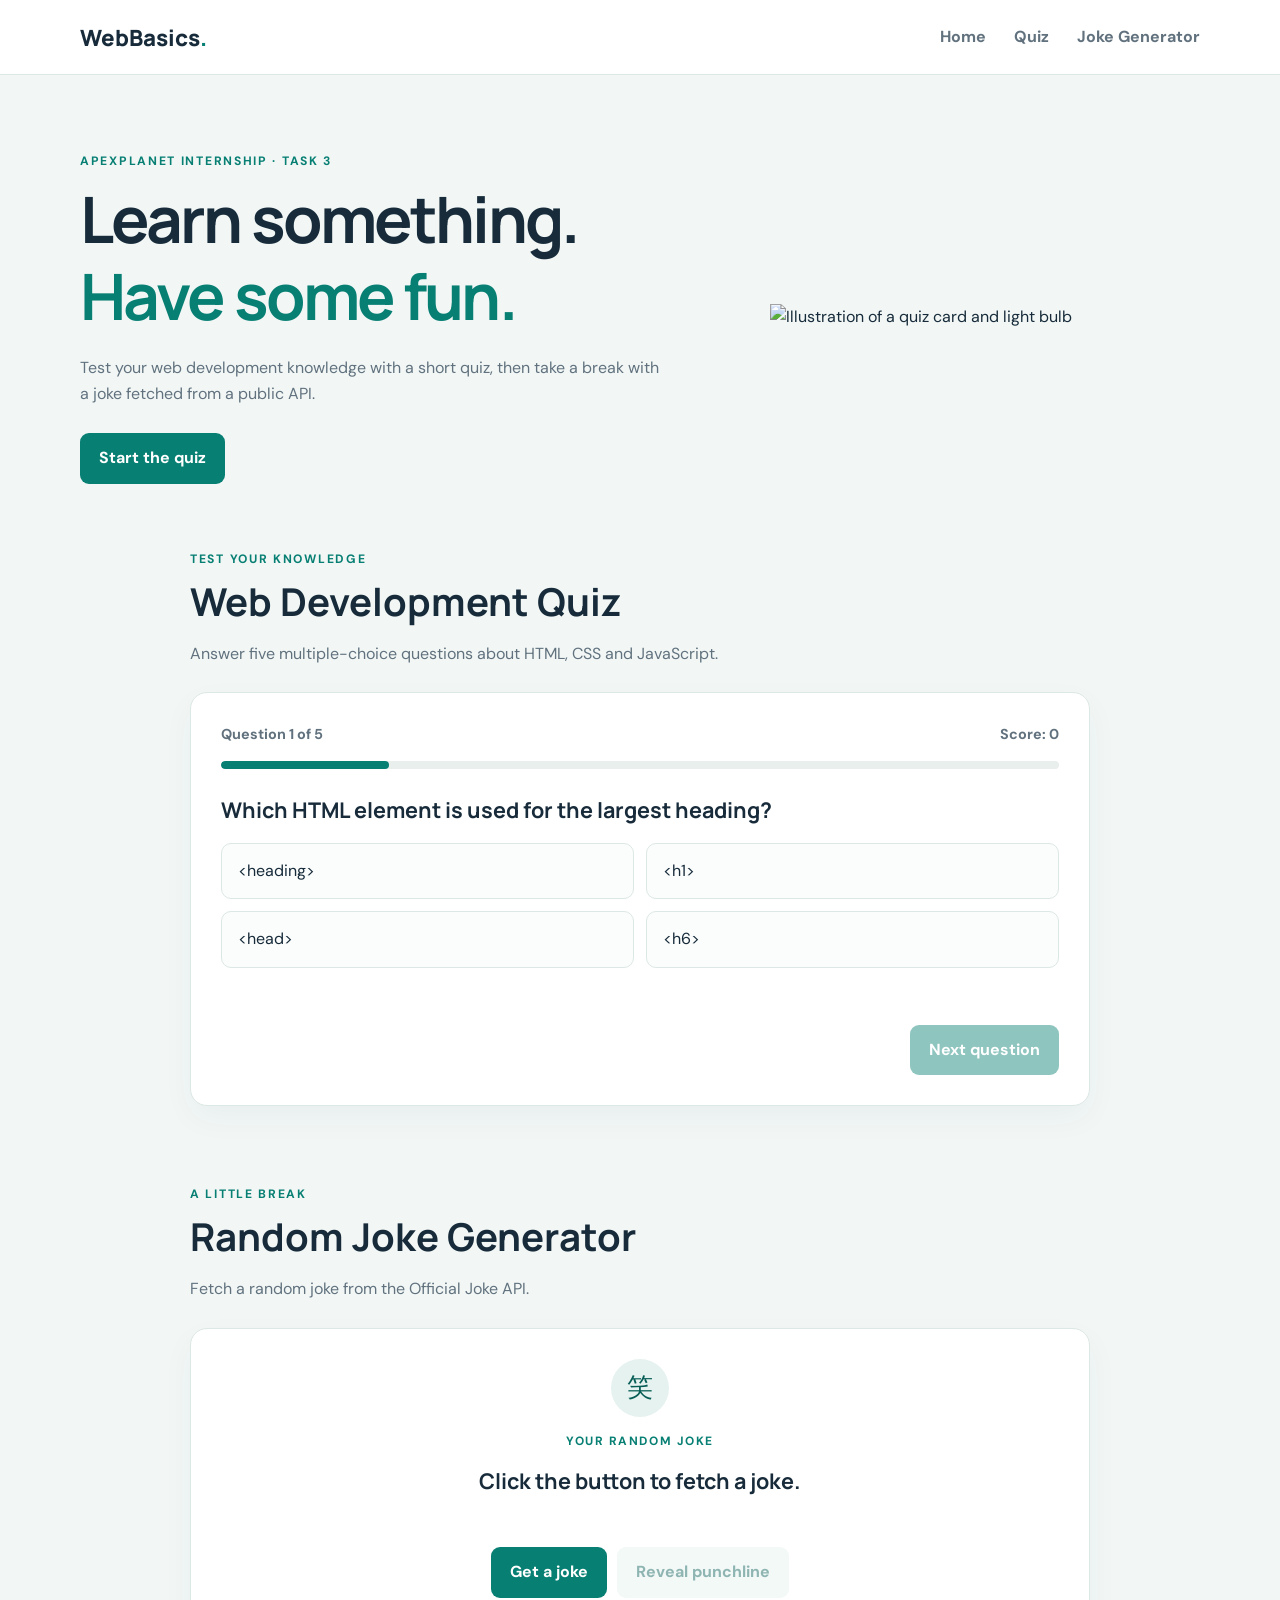
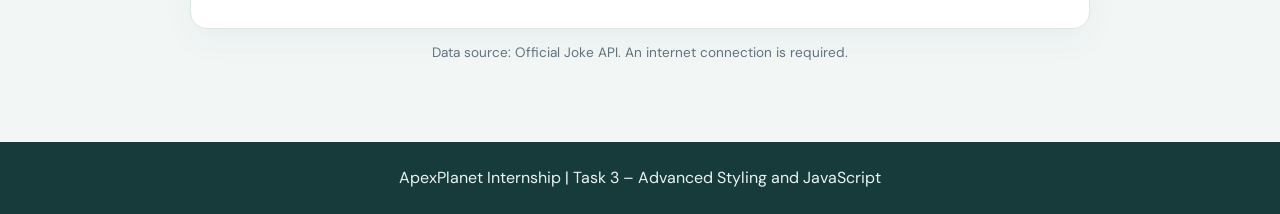
==== apexplanet_task3/index.html @ 8fc01102 "Task 3: Added the joke section and styling" ====
<!DOCTYPE html>
<html lang="en">
<head>
<meta charset="UTF-8">
<meta name="viewport" content="width=device-width, initial-scale=1.0">
<meta name="description" content="Responsive JavaScript quiz and random joke generator.">
<title>WebBasics | ApexPlanet Task 3</title>
<link rel="stylesheet" href="css/style.css">
<script src="js/script.js" defer></script>
</head>
<body>
<header class="site-header">
<nav class="navigation" aria-label="Main navigation">
<a class="brand" href="#home">WebBasics<span>.</span></a>
<button class="menu-toggle" id="menuToggle" type="button" aria-label="Toggle navigation" aria-expanded="false">☰</button>
<div class="nav-links" id="navLinks"><a href="#home">Home</a><a href="#quiz">Quiz</a><a href="#jokes">Joke Generator</a></div>
</nav>
</header>
<main id="home">
<section class="hero">
<div><p class="eyebrow">APEXPLANET INTERNSHIP · TASK 3</p><h1>Learn something.<br><span>Have some fun.</span></h1>
<p class="hero-copy">Test your web development knowledge with a short quiz, then take a break with a joke fetched from a public API.</p>
<a class="primary-link" href="#quiz">Start the quiz</a></div>
<img src="images/task3-illustration.svg" alt="Illustration of a quiz card and light bulb">
</section>
<section class="section" id="quiz">
<div class="section-heading"><p class="eyebrow">TEST YOUR KNOWLEDGE</p><h2>Web Development Quiz</h2><p class="muted">Answer five multiple-choice questions about HTML, CSS and JavaScript.</p></div>
<div class="quiz-card" id="quizCard">
<div class="quiz-topline"><span id="questionCounter">Question 1 of 5</span><span id="scorePreview">Score: 0</span></div>
<div class="progress-track"><div class="progress-fill" id="progressFill"></div></div>
<h3 id="questionText">Loading question...</h3>
<div class="answer-options" id="answerOptions"></div>
<p class="quiz-feedback" id="quizFeedback" role="status" aria-live="polite"></p>
<div class="quiz-actions"><button class="primary-button" id="nextButton" type="button" disabled>Next question</button></div>
</div>
<div class="result-card" id="resultCard" hidden>
<p class="eyebrow">QUIZ COMPLETED</p><h3>Your result</h3><p class="result-score" id="finalScore"></p>
<p class="muted" id="resultMessage"></p><button class="primary-button" id="restartButton" type="button">Try again</button>
</div>
</section>
<section class="section joke-section" id="jokes">
<div class="section-heading"><p class="eyebrow">A LITTLE BREAK</p><h2>Random Joke Generator</h2><p class="muted">Fetch a random joke from the Official Joke API.</p></div>
<div class="joke-card">
<div class="joke-icon" aria-hidden="true">笑</div><p class="joke-label">YOUR RANDOM JOKE</p>
<p class="joke-setup" id="jokeSetup">Click the button to fetch a joke.</p>
<p class="joke-punchline" id="jokePunchline"></p>
<p class="api-status" id="apiStatus" role="status" aria-live="polite"></p>
<div class="joke-actions"><button class="primary-button" id="jokeButton" type="button">Get a joke</button><button class="secondary-button" id="revealButton" type="button" disabled>Reveal punchline</button></div>
</div>
<p class="api-note">Data source: Official Joke API. An internet connection is required.</p>
</section>
</main>
<footer class="site-footer"><p>ApexPlanet Internship | Task 3 – Advanced Styling and JavaScript</p></footer>
</body></html>
---- apexplanet_task3/css/style.css ----
@import url('https://fonts.googleapis.com/css2?family=DM+Sans:wght@400;500;600;700&family=Manrope:wght@600;700;800&display=swap');
:root{--ink:#172b3a;--muted:#61727e;--accent:#087f73;--dark:#075d56;--page:#f2f7f6;--line:#dce8e5;--correct:#087443;--wrong:#b42318}
*{box-sizing:border-box}html{scroll-behavior:smooth}body{margin:0;background:var(--page);color:var(--ink);font:16px/1.65 "DM Sans",Arial,sans-serif}
.site-header{position:sticky;top:0;z-index:10;background:white;border-bottom:1px solid var(--line)}
.navigation{width:min(1120px,90%);min-height:74px;margin:auto;display:flex;align-items:center;justify-content:space-between;gap:24px}
.brand{color:var(--ink);font:800 1.4rem Manrope,Arial;text-decoration:none}.brand span,h1 span{color:var(--accent)}
.nav-links{display:flex;gap:28px}.nav-links a{color:var(--muted);font-weight:700;text-decoration:none}.nav-links a:hover{color:var(--accent)}
.menu-toggle{display:none;border:0;background:none;font-size:1.5rem;cursor:pointer}
.hero{width:min(1120px,90%);margin:auto;padding:76px 0 65px;display:grid;grid-template-columns:1.1fr .9fr;align-items:center;gap:42px}
.hero img{width:100%;max-width:430px;justify-self:end}.eyebrow{margin:0 0 10px;color:var(--accent);font-size:.76rem;font-weight:700;letter-spacing:.14em}
h1,h2,h3{font-family:Manrope,Arial;line-height:1.2}h1{margin:0;font-size:clamp(2.6rem,5vw,4.3rem);letter-spacing:-.045em}
.hero-copy{max-width:590px;margin:20px 0 26px;color:var(--muted)}
.primary-link,.primary-button,.secondary-button{display:inline-block;border:0;border-radius:9px;padding:12px 19px;font:inherit;font-weight:700;text-decoration:none;cursor:pointer;transition:background .15s,transform .15s}
.primary-link,.primary-button{background:var(--accent);color:white}.primary-link:hover,.primary-button:hover:not(:disabled){background:var(--dark);transform:translateY(-1px)}
.primary-button:disabled,.secondary-button:disabled{opacity:.45;cursor:not-allowed}.secondary-button{background:#e5f2ef;color:var(--dark)}.secondary-button:hover:not(:disabled){background:#d3e9e3}
.section{width:min(900px,90%);margin:0 auto 78px;scroll-margin-top:100px}.section-heading{margin-bottom:25px}.section-heading h2{margin:0 0 10px;font-size:clamp(1.8rem,3vw,2.5rem)}.muted{color:var(--muted)}
.quiz-card,.result-card,.joke-card{padding:30px;border:1px solid var(--line);border-radius:17px;background:white;box-shadow:0 12px 32px #172b3a0b}
.quiz-topline{display:flex;justify-content:space-between;gap:15px;color:var(--muted);font-size:.9rem;font-weight:700}
.progress-track{height:8px;margin:14px 0 28px;overflow:hidden;border-radius:99px;background:#e8efed}.progress-fill{width:20%;height:100%;border-radius:inherit;background:var(--accent);transition:width .2s}
.quiz-card h3{margin:0 0 20px;font-size:1.35rem}.answer-options{display:grid;grid-template-columns:1fr 1fr;gap:12px}
.answer-option{width:100%;padding:14px 16px;border:1px solid var(--line);border-radius:10px;background:#fbfdfc;color:var(--ink);text-align:left;font:inherit;cursor:pointer}
.answer-option:hover:not(:disabled){border-color:var(--accent);background:#f0f8f6}.answer-option:disabled{cursor:default}
.answer-option.correct{border-color:var(--correct);background:#e8f6ee;color:var(--correct)}.answer-option.incorrect{border-color:var(--wrong);background:#fff0ef;color:var(--wrong)}
.quiz-feedback{min-height:1.5em;margin:18px 0 0;font-weight:700}.quiz-feedback.correct{color:var(--correct)}.quiz-feedback.incorrect{color:var(--wrong)}
.quiz-actions{display:flex;justify-content:flex-end;margin-top:15px}.result-card{text-align:center}.result-card h3{margin:0;font-size:1.7rem}
.result-score{margin:15px 0 5px;color:var(--accent);font:800 2.5rem Manrope,Arial}
.joke-card{text-align:center}.joke-icon{width:58px;height:58px;display:grid;place-items:center;margin:0 auto 15px;border-radius:50%;background:#e5f2ef;color:var(--dark);font-size:1.6rem}
.joke-label{color:var(--accent);font-size:.75rem;font-weight:700;letter-spacing:.13em}.joke-setup{max-width:650px;margin:14px auto;font:700 1.35rem/1.45 Manrope,Arial}
.joke-punchline{max-width:650px;margin:10px auto;color:var(--dark);font-size:1.08rem;font-weight:700}.api-status{min-height:1.5em;color:var(--muted);font-size:.9rem}
.joke-actions{display:flex;justify-content:center;flex-wrap:wrap;gap:10px}.api-note{margin-top:13px;color:var(--muted);font-size:.85rem;text-align:center}
.site-footer{padding:23px 5%;background:#173b3a;color:#eaf5f2;text-align:center}.site-footer p{margin:0}
@media(max-width:760px){.navigation{min-height:68px;flex-wrap:wrap}.menu-toggle{display:block}.nav-links{display:none;width:100%;padding:0 0 16px;flex-direction:column;gap:12px}.nav-links.open{display:flex}.hero{padding:52px 0;grid-template-columns:1fr;gap:22px}.hero img{max-width:330px;justify-self:center}.section{margin-bottom:60px}}
@media(max-width:520px){.quiz-card,.result-card,.joke-card{padding:21px}.answer-options{grid-template-columns:1fr}.quiz-topline{font-size:.82rem}.joke-actions{flex-direction:column}.joke-actions button{width:100%}}
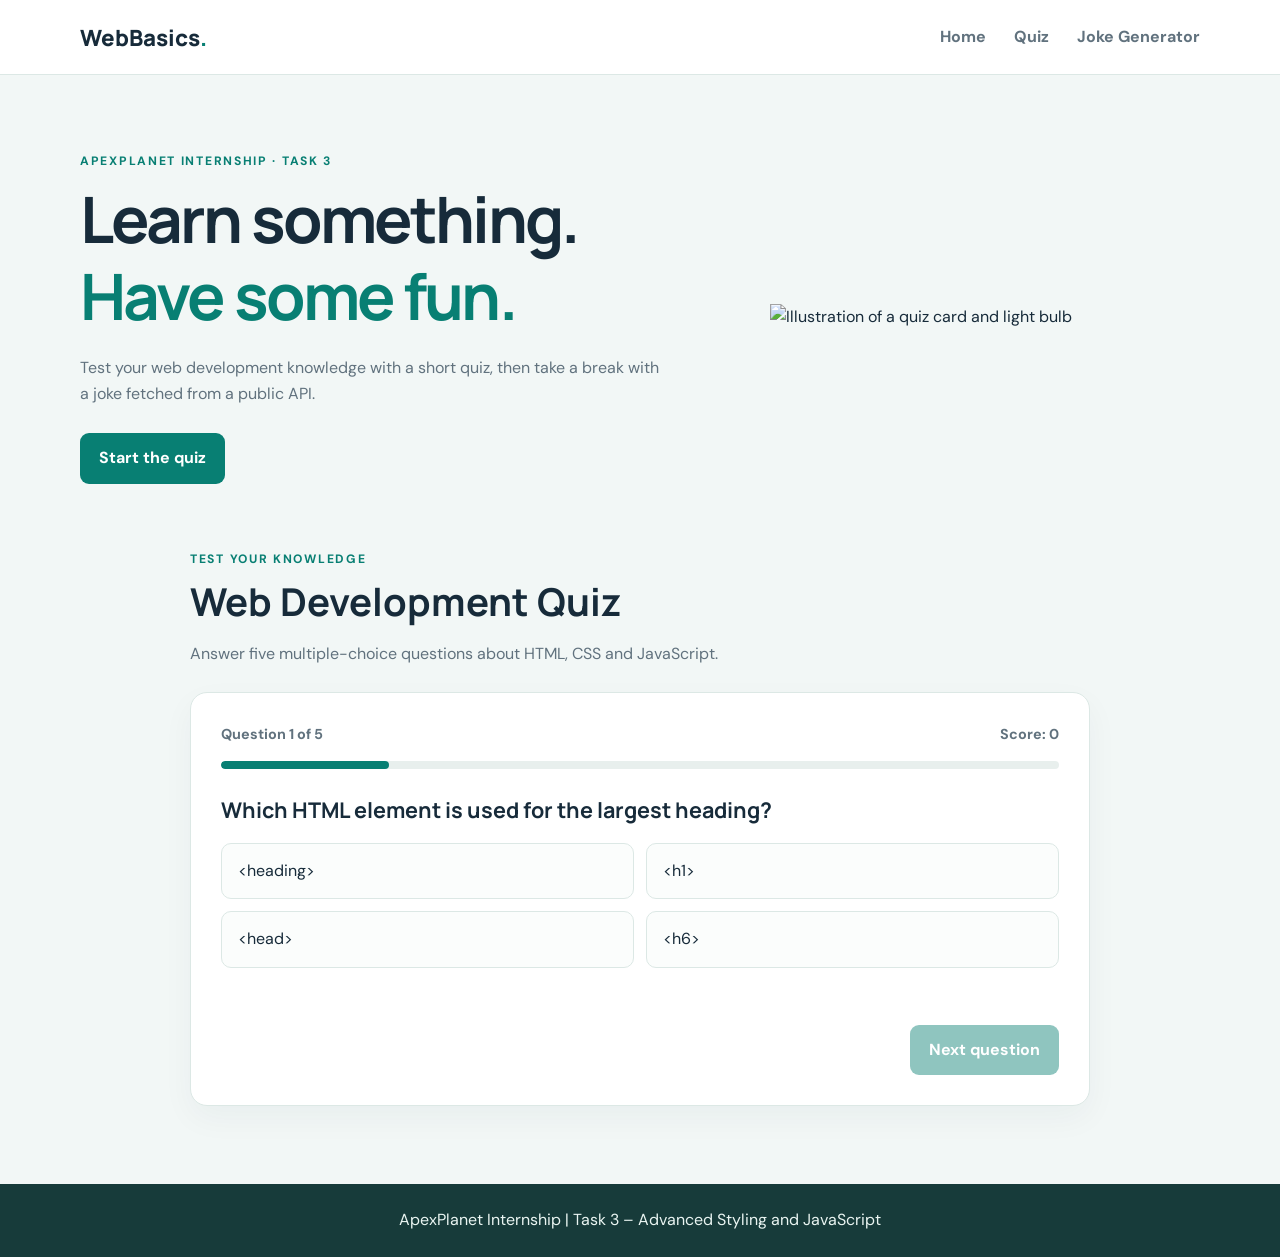
==== commit 6d2bc979: "Task 3: Added the quiz section and styling" ====
--- a/apexplanet_task3/index.html
+++ b/apexplanet_task3/index.html
@@ -38,17 +38,7 @@
 <p class="muted" id="resultMessage"></p><button class="primary-button" id="restartButton" type="button">Try again</button>
 </div>
 </section>
-<section class="section joke-section" id="jokes">
-<div class="section-heading"><p class="eyebrow">A LITTLE BREAK</p><h2>Random Joke Generator</h2><p class="muted">Fetch a random joke from the Official Joke API.</p></div>
-<div class="joke-card">
-<div class="joke-icon" aria-hidden="true">笑</div><p class="joke-label">YOUR RANDOM JOKE</p>
-<p class="joke-setup" id="jokeSetup">Click the button to fetch a joke.</p>
-<p class="joke-punchline" id="jokePunchline"></p>
-<p class="api-status" id="apiStatus" role="status" aria-live="polite"></p>
-<div class="joke-actions"><button class="primary-button" id="jokeButton" type="button">Get a joke</button><button class="secondary-button" id="revealButton" type="button" disabled>Reveal punchline</button></div>
-</div>
-<p class="api-note">Data source: Official Joke API. An internet connection is required.</p>
-</section>
+
 </main>
 <footer class="site-footer"><p>ApexPlanet Internship | Task 3 – Advanced Styling and JavaScript</p></footer>
 </body></html>
--- a/apexplanet_task3/css/style.css
+++ b/apexplanet_task3/css/style.css
@@ -24,10 +24,7 @@
 .quiz-feedback{min-height:1.5em;margin:18px 0 0;font-weight:700}.quiz-feedback.correct{color:var(--correct)}.quiz-feedback.incorrect{color:var(--wrong)}
 .quiz-actions{display:flex;justify-content:flex-end;margin-top:15px}.result-card{text-align:center}.result-card h3{margin:0;font-size:1.7rem}
 .result-score{margin:15px 0 5px;color:var(--accent);font:800 2.5rem Manrope,Arial}
-.joke-card{text-align:center}.joke-icon{width:58px;height:58px;display:grid;place-items:center;margin:0 auto 15px;border-radius:50%;background:#e5f2ef;color:var(--dark);font-size:1.6rem}
-.joke-label{color:var(--accent);font-size:.75rem;font-weight:700;letter-spacing:.13em}.joke-setup{max-width:650px;margin:14px auto;font:700 1.35rem/1.45 Manrope,Arial}
-.joke-punchline{max-width:650px;margin:10px auto;color:var(--dark);font-size:1.08rem;font-weight:700}.api-status{min-height:1.5em;color:var(--muted);font-size:.9rem}
-.joke-actions{display:flex;justify-content:center;flex-wrap:wrap;gap:10px}.api-note{margin-top:13px;color:var(--muted);font-size:.85rem;text-align:center}
+
 .site-footer{padding:23px 5%;background:#173b3a;color:#eaf5f2;text-align:center}.site-footer p{margin:0}
 @media(max-width:760px){.navigation{min-height:68px;flex-wrap:wrap}.menu-toggle{display:block}.nav-links{display:none;width:100%;padding:0 0 16px;flex-direction:column;gap:12px}.nav-links.open{display:flex}.hero{padding:52px 0;grid-template-columns:1fr;gap:22px}.hero img{max-width:330px;justify-self:center}.section{margin-bottom:60px}}
 @media(max-width:520px){.quiz-card,.result-card,.joke-card{padding:21px}.answer-options{grid-template-columns:1fr}.quiz-topline{font-size:.82rem}.joke-actions{flex-direction:column}.joke-actions button{width:100%}}
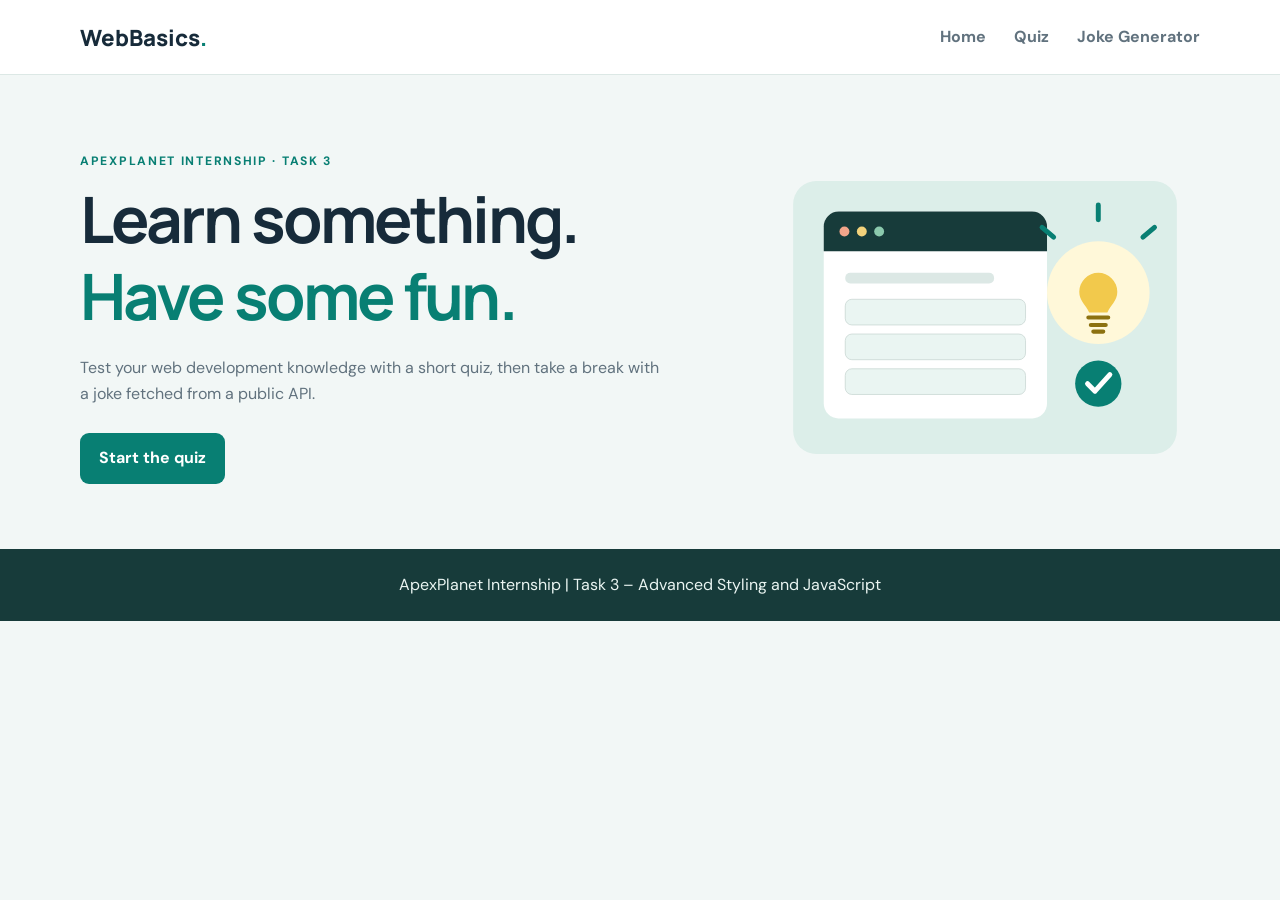
==== commit 63e9d495: "Task 3: Created the html wen structure" ====
--- a/apexplanet_task3/index.html
+++ b/apexplanet_task3/index.html
@@ -23,21 +23,6 @@
 <a class="primary-link" href="#quiz">Start the quiz</a></div>
 <img src="images/task3-illustration.svg" alt="Illustration of a quiz card and light bulb">
 </section>
-<section class="section" id="quiz">
-<div class="section-heading"><p class="eyebrow">TEST YOUR KNOWLEDGE</p><h2>Web Development Quiz</h2><p class="muted">Answer five multiple-choice questions about HTML, CSS and JavaScript.</p></div>
-<div class="quiz-card" id="quizCard">
-<div class="quiz-topline"><span id="questionCounter">Question 1 of 5</span><span id="scorePreview">Score: 0</span></div>
-<div class="progress-track"><div class="progress-fill" id="progressFill"></div></div>
-<h3 id="questionText">Loading question...</h3>
-<div class="answer-options" id="answerOptions"></div>
-<p class="quiz-feedback" id="quizFeedback" role="status" aria-live="polite"></p>
-<div class="quiz-actions"><button class="primary-button" id="nextButton" type="button" disabled>Next question</button></div>
-</div>
-<div class="result-card" id="resultCard" hidden>
-<p class="eyebrow">QUIZ COMPLETED</p><h3>Your result</h3><p class="result-score" id="finalScore"></p>
-<p class="muted" id="resultMessage"></p><button class="primary-button" id="restartButton" type="button">Try again</button>
-</div>
-</section>
 
 </main>
 <footer class="site-footer"><p>ApexPlanet Internship | Task 3 – Advanced Styling and JavaScript</p></footer>
--- a/apexplanet_task3/css/style.css
+++ b/apexplanet_task3/css/style.css
@@ -14,16 +14,6 @@
 .primary-link,.primary-button{background:var(--accent);color:white}.primary-link:hover,.primary-button:hover:not(:disabled){background:var(--dark);transform:translateY(-1px)}
 .primary-button:disabled,.secondary-button:disabled{opacity:.45;cursor:not-allowed}.secondary-button{background:#e5f2ef;color:var(--dark)}.secondary-button:hover:not(:disabled){background:#d3e9e3}
 .section{width:min(900px,90%);margin:0 auto 78px;scroll-margin-top:100px}.section-heading{margin-bottom:25px}.section-heading h2{margin:0 0 10px;font-size:clamp(1.8rem,3vw,2.5rem)}.muted{color:var(--muted)}
-.quiz-card,.result-card,.joke-card{padding:30px;border:1px solid var(--line);border-radius:17px;background:white;box-shadow:0 12px 32px #172b3a0b}
-.quiz-topline{display:flex;justify-content:space-between;gap:15px;color:var(--muted);font-size:.9rem;font-weight:700}
-.progress-track{height:8px;margin:14px 0 28px;overflow:hidden;border-radius:99px;background:#e8efed}.progress-fill{width:20%;height:100%;border-radius:inherit;background:var(--accent);transition:width .2s}
-.quiz-card h3{margin:0 0 20px;font-size:1.35rem}.answer-options{display:grid;grid-template-columns:1fr 1fr;gap:12px}
-.answer-option{width:100%;padding:14px 16px;border:1px solid var(--line);border-radius:10px;background:#fbfdfc;color:var(--ink);text-align:left;font:inherit;cursor:pointer}
-.answer-option:hover:not(:disabled){border-color:var(--accent);background:#f0f8f6}.answer-option:disabled{cursor:default}
-.answer-option.correct{border-color:var(--correct);background:#e8f6ee;color:var(--correct)}.answer-option.incorrect{border-color:var(--wrong);background:#fff0ef;color:var(--wrong)}
-.quiz-feedback{min-height:1.5em;margin:18px 0 0;font-weight:700}.quiz-feedback.correct{color:var(--correct)}.quiz-feedback.incorrect{color:var(--wrong)}
-.quiz-actions{display:flex;justify-content:flex-end;margin-top:15px}.result-card{text-align:center}.result-card h3{margin:0;font-size:1.7rem}
-.result-score{margin:15px 0 5px;color:var(--accent);font:800 2.5rem Manrope,Arial}
 
 .site-footer{padding:23px 5%;background:#173b3a;color:#eaf5f2;text-align:center}.site-footer p{margin:0}
 @media(max-width:760px){.navigation{min-height:68px;flex-wrap:wrap}.menu-toggle{display:block}.nav-links{display:none;width:100%;padding:0 0 16px;flex-direction:column;gap:12px}.nav-links.open{display:flex}.hero{padding:52px 0;grid-template-columns:1fr;gap:22px}.hero img{max-width:330px;justify-self:center}.section{margin-bottom:60px}}
